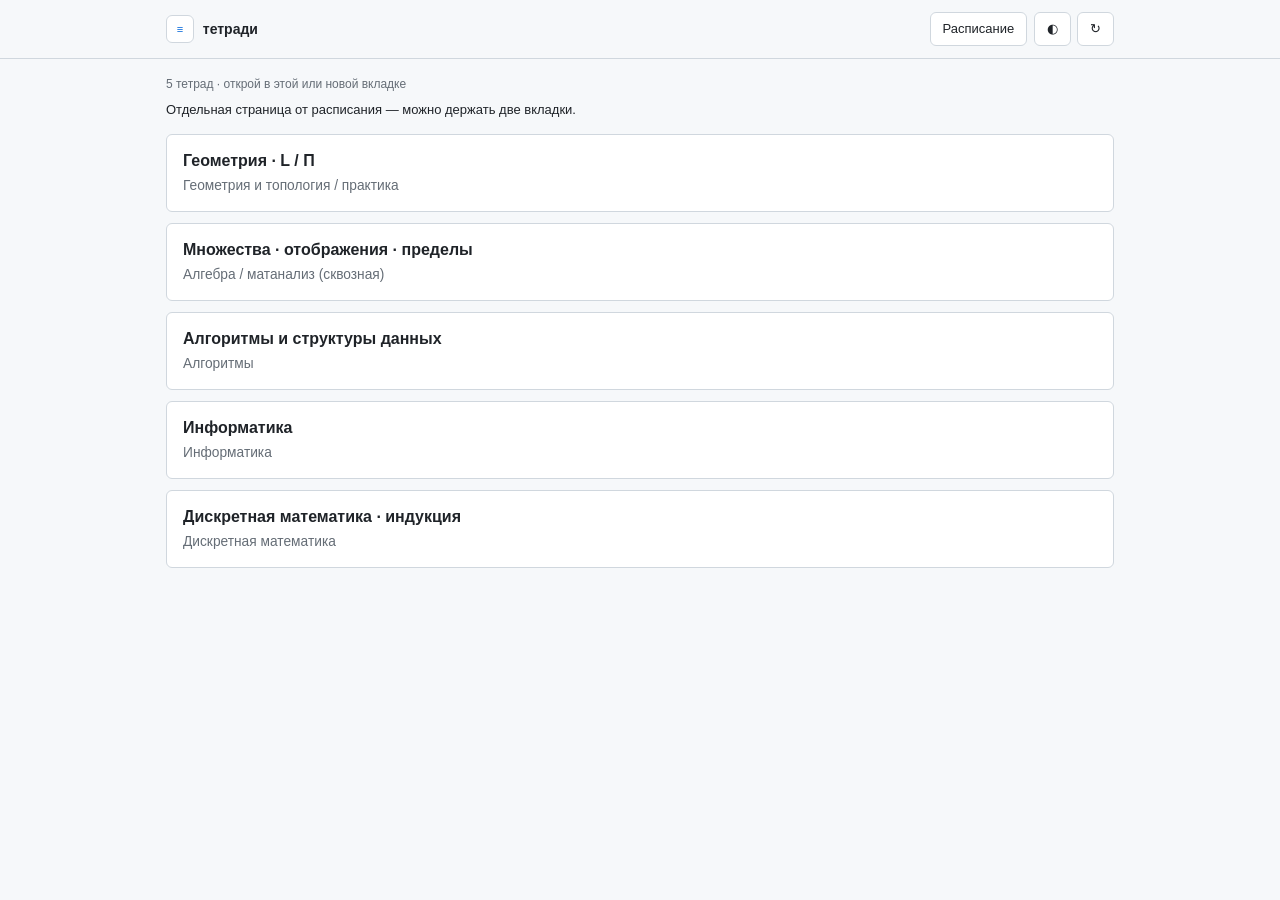
==== notebooks.html @ 2c12337d "chore: update schedule data / overrides" ====
<!DOCTYPE html>
<html lang="ru" data-theme="dark">
<head>
  <meta charset="utf-8">
  <meta name="viewport" content="width=device-width, initial-scale=1, viewport-fit=cover">
  <meta name="theme-color" content="#0d1117">
  <meta name="apple-mobile-web-app-capable" content="yes">
  <meta name="mobile-web-app-capable" content="yes">
  <meta name="apple-mobile-web-app-title" content="Тетради">
  <meta name="description" content="Учебные тетради Б84">
  <link rel="manifest" href="./manifest.json">
  <link rel="icon" type="image/x-icon" href="./favicon.ico">
  <link rel="icon" type="image/png" sizes="192x192" href="./icons/icon-192.png">
  <link rel="apple-touch-icon" href="./icons/icon-192.png">
  <title>Тетради</title>
  <link rel="stylesheet" href="./styles.css?v=15">
  <script src="./theme.js?v=15"></script>
</head>
<body>
  <header class="app-header">
    <div class="app-header-inner">
      <a class="brand" href="./notebooks.html">
        <span class="brand-mark">≡</span>
        <span>тетради</span>
      </a>
      <div class="header-actions">
        <a class="btn" href="./index.html">Расписание</a>
        <button type="button" class="btn" id="btn-theme" title="Тема">◑</button>
        <button type="button" class="btn" id="btn-refresh-nb" title="Обновить список">↻</button>
      </div>
    </div>
  </header>

  <div class="wrap">
    <p class="status-line" id="nb-status">Загрузка…</p>
    <p class="now-hint">Отдельная страница от расписания — можно держать две вкладки.</p>
    <div id="nb-list" class="nb-list"></div>
  </div>

  <div class="toast" id="toast" role="status"></div>
  <script src="./notebooks.js?v=15"></script>
</body>
</html>
---- styles.css ----
:root, html[data-theme="dark"] {
  --bg: #010409;
  --canvas: #0d1117;
  --panel: #161b22;
  --border: #30363d;
  --border-muted: #21262d;
  --fg: #e6edf3;
  --muted: #8b949e;
  --link: #2f81f7;
  --link-hover: #58a6ff;
  --success: #3fb950;
  --success-bg: rgba(63, 185, 80, 0.12);
  --warn: #d29922;
  --warn-bg: rgba(210, 153, 34, 0.12);
  --danger: #f85149;
  --accent: #238636;
  --room: #ffa657;
  --room-bg: rgba(255, 166, 87, 0.14);
  --radius: 6px;
  --font: -apple-system, BlinkMacSystemFont, "Segoe UI", "Noto Sans", Helvetica, Arial, sans-serif;
  --mono: ui-monospace, SFMono-Regular, "SF Mono", Menlo, Consolas, monospace;
  --rail: 1.35rem;
  --header-bg: rgba(13, 17, 23, 0.92);
}
html[data-theme="light"] {
  --bg: #f6f8fa;
  --canvas: #ffffff;
  --panel: #ffffff;
  --border: #d0d7de;
  --border-muted: #eaeef2;
  --fg: #1f2328;
  --muted: #656d76;
  --link: #0969da;
  --link-hover: #0550ae;
  --success: #1a7f37;
  --success-bg: rgba(26, 127, 55, 0.1);
  --warn: #9a6700;
  --warn-bg: rgba(154, 103, 0, 0.1);
  --danger: #cf222e;
  --accent: #1a7f37;
  --room: #953800;
  --room-bg: rgba(149, 56, 0, 0.1);
  --header-bg: rgba(246, 248, 250, 0.92);
}

* { box-sizing: border-box; }
html { scroll-behavior: smooth; }
body {
  margin: 0;
  min-height: 100dvh;
  font: 14px/1.5 var(--font);
  color: var(--fg);
  background: var(--bg);
  -webkit-tap-highlight-color: transparent;
}

a { color: var(--link); text-decoration: none; }
a:hover { color: var(--link-hover); text-decoration: underline; }

.app-header {
  position: sticky;
  top: 0;
  z-index: 40;
  background: var(--header-bg);
  backdrop-filter: blur(8px);
  border-bottom: 1px solid var(--border);
}
.app-header-inner {
  max-width: 980px;
  margin: 0 auto;
  padding: 0.75rem 1rem;
  display: flex;
  align-items: center;
  gap: 0.75rem;
  flex-wrap: wrap;
}
.brand {
  display: flex;
  align-items: center;
  gap: 0.55rem;
  font-weight: 600;
  color: var(--fg);
  text-decoration: none;
}
.brand:hover { text-decoration: none; color: var(--fg); }
.brand-mark {
  width: 28px; height: 28px;
  border-radius: 6px;
  background: var(--panel);
  border: 1px solid var(--border);
  display: grid; place-items: center;
  font-size: 11px; font-weight: 700; color: var(--link);
}
.brand span.sep { color: var(--muted); font-weight: 400; margin: 0 0.15rem; }
.header-actions {
  margin-left: auto;
  display: flex;
  gap: 0.4rem;
  align-items: center;
}
.btn {
  border: 1px solid var(--border);
  background: var(--panel);
  color: var(--fg);
  border-radius: var(--radius);
  padding: 0.4rem 0.75rem;
  font: inherit;
  font-size: 13px;
  cursor: pointer;
  display: inline-flex;
  align-items: center;
  gap: 0.35rem;
}
.btn:hover { background: #1c2128; border-color: #8b949e; }
.btn-primary {
  background: var(--accent);
  border-color: rgba(240, 246, 252, 0.1);
  color: #fff;
  font-weight: 600;
}
.btn-primary:hover { background: #2ea043; }
.btn:disabled { opacity: 0.5; cursor: default; }

.wrap {
  max-width: 980px;
  margin: 0 auto;
  padding: 1rem 1rem 5rem;
}

.badge {
  display: inline-block;
  border-radius: 999px;
  padding: 0.1rem 0.55rem;
  font-size: 12px;
  font-weight: 600;
  border: 1px solid var(--border);
}
.badge-now { background: var(--success-bg); color: var(--success); border-color: rgba(63,185,80,0.4); }
.badge-next { background: var(--warn-bg); color: var(--warn); border-color: rgba(210,153,34,0.4); }
.badge-mismatch {
  background: rgba(248, 81, 73, 0.12);
  color: var(--danger);
  border-color: rgba(248, 81, 73, 0.4);
  border-style: dashed;
  font-size: 11px;
  white-space: nowrap;
}
.badge-local-only {
  background: rgba(210, 153, 34, 0.14);
  color: var(--warn);
  border-color: rgba(210, 153, 34, 0.45);
  border-style: dashed;
}
html[data-theme="light"] .badge-local-only {
  background: rgba(154, 103, 0, 0.1);
}
.badge-cancel {
  background: rgba(248, 81, 73, 0.18);
  color: #ff7b72;
  border-color: rgba(248, 81, 73, 0.45);
}
.badge-confirm {
  background: rgba(63, 185, 80, 0.15);
  color: #3fb950;
  border-color: rgba(63, 185, 80, 0.4);
}
.tl-item.cancelled {
  opacity: 0.55;
}
.tl-item.cancelled .subj {
  text-decoration: line-through;
  text-decoration-color: rgba(248, 81, 73, 0.75);
}
.tl-item.tg-confirm {
  outline: 1px dashed rgba(63, 185, 80, 0.55);
}

.chip {
  display: inline-flex;
  align-items: center;
  gap: 0.3rem;
  border-radius: 999px;
  padding: 0.15rem 0.55rem;
  font-size: 12px;
  line-height: 1.25;
  border: 1px solid var(--border);
  background: var(--canvas);
  color: var(--muted);
  white-space: nowrap;
  flex: 0 0 auto;
  max-width: none;
}
.chip-room {
  background: var(--room-bg);
  border-color: rgba(255, 166, 87, 0.45);
  color: var(--room);
  font-weight: 700;
  font-family: var(--mono);
  font-size: 12.5px;
}
.chip-address {
  background: rgba(47, 129, 247, 0.12);
  border-color: rgba(47, 129, 247, 0.45);
  color: #58a6ff;
  font-weight: 500;
}
.chip-instructor {
  background: rgba(163, 113, 247, 0.12);
  border-color: rgba(163, 113, 247, 0.45);
  color: #d2a8ff;
  font-weight: 500;
}
.chip-dot {
  width: 8px;
  height: 8px;
  border-radius: 50%;
  flex: 0 0 auto;
}

.status-line {
  display: flex;
  flex-wrap: wrap;
  gap: 0.5rem 1rem;
  align-items: center;
  color: var(--muted);
  font-size: 12px;
  margin: 0 0 0.45rem;
}
.status-line .ok { color: var(--success); }
.status-line .err { color: var(--danger); }
.now-hint {
  margin: 0 0 0.85rem;
  color: var(--fg);
  font-size: 13px;
}
.now-hint .muted { color: var(--muted); }

.week-tabs {
  display: flex;
  gap: 0.35rem;
  overflow-x: auto;
  padding-bottom: 0.65rem;
  margin-bottom: 0.75rem;
  border-bottom: 1px solid var(--border);
  scrollbar-width: thin;
  -webkit-overflow-scrolling: touch;
}
.week-tab {
  flex: 0 0 auto;
  border: 0;
  background: transparent;
  color: var(--muted);
  border-bottom: 2px solid transparent;
  padding: 0.5rem 0.7rem;
  margin-bottom: -1px;
  font: inherit;
  font-size: 13px;
  cursor: pointer;
  white-space: nowrap;
}
.week-tab:hover { color: var(--fg); }
.week-tab.active {
  color: var(--fg);
  border-bottom-color: #f78166;
  font-weight: 600;
}

.week-panel { display: none; }
.week-panel.active { display: block; }

/* Continuous week timeline */
.timeline {
  position: relative;
  padding-left: calc(var(--rail) + 0.85rem);
}
.timeline::before {
  content: "";
  position: absolute;
  left: calc(var(--rail) / 2);
  top: 0.4rem;
  bottom: 0.4rem;
  width: 2px;
  background: var(--border);
  border-radius: 2px;
  transform: translateX(-50%);
}

.tl-day {
  position: relative;
  margin: 0 0 1.1rem;
}
.tl-day-label {
  display: flex;
  justify-content: space-between;
  align-items: baseline;
  gap: 0.5rem;
  margin: 0 0 0.55rem;
  padding: 0.2rem 0;
  font-weight: 600;
}
.tl-day-label .muted {
  color: var(--muted);
  font-weight: 500;
  font-size: 12px;
  font-family: var(--mono);
}
.tl-day.nearest .tl-day-label {
  color: var(--link-hover);
}

.tl-item {
  position: relative;
  margin: 0 0 0.55rem;
  background: var(--canvas);
  border: 1px solid var(--border);
  border-radius: 8px;
  padding: 0.7rem 0.85rem 0.7rem 0.9rem;
  border-left: 3px solid var(--c, var(--border));
}
.tl-item:last-child { margin-bottom: 0; }
.tl-item.current {
  background: var(--success-bg);
  border-color: rgba(63, 185, 80, 0.45);
}
.tl-item.next-pair {
  background: var(--warn-bg);
  border-color: rgba(210, 153, 34, 0.45);
}

.tl-dot {
  position: absolute;
  left: calc(-1 * (var(--rail) + 0.85rem) + var(--rail) / 2);
  top: 1.05rem;
  width: 12px;
  height: 12px;
  border-radius: 50%;
  background: var(--c, var(--muted));
  border: 2px solid var(--bg);
  box-shadow: 0 0 0 2px var(--c, var(--border));
  transform: translateX(-50%);
  z-index: 1;
}
.tl-item.current .tl-dot {
  box-shadow: 0 0 0 2px var(--success), 0 0 0 5px rgba(63, 185, 80, 0.2);
}
.tl-item.next-pair .tl-dot {
  box-shadow: 0 0 0 2px var(--warn), 0 0 0 5px rgba(210, 153, 34, 0.2);
}

.tl-time {
  font-family: var(--mono);
  font-size: 12px;
  color: var(--muted);
  margin-bottom: 0.2rem;
}
.tl-item.current .tl-time { color: var(--success); font-weight: 600; }
.tl-item.next-pair .tl-time { color: var(--warn); font-weight: 600; }
.subj { font-weight: 600; margin: 0 0 0.2rem; }
.meta-rest { color: var(--muted); font-size: 13px; margin: 0.25rem 0 0; }
.tl-chips {
  display: flex;
  flex-wrap: wrap;
  gap: 0.35rem;
  margin-top: 0.45rem;
  overflow: visible;
}

.tl-item.mismatch {
  border-style: dashed;
  border-color: rgba(248, 81, 73, 0.65);
  background: rgba(248, 81, 73, 0.06);
}
.tl-item.mismatch.spbu-only {
  opacity: 0.92;
  border-left-style: dashed;
}
.tl-item.mismatch.local-only {
  border-style: dashed;
  border-color: rgba(210, 153, 34, 0.65);
  background: rgba(210, 153, 34, 0.07);
  border-left: 3px solid var(--warn);
}
.tl-item.mismatch.local-only .tl-dot {
  background: var(--warn);
  box-shadow: 0 0 0 2px var(--warn);
}
.tl-item.mismatch .tl-dot {
  background: var(--danger);
  box-shadow: 0 0 0 2px var(--danger);
}

.now-needle {
  position: absolute;
  left: 0;
  right: 0;
  height: 0;
  z-index: 6;
  pointer-events: none;
  transition: top 0.35s linear;
}
.now-needle::before {
  content: "";
  position: absolute;
  left: calc(var(--rail) / 2);
  top: 0;
  width: 14px;
  height: 14px;
  border-radius: 50%;
  background: #f85149;
  border: 2px solid var(--bg);
  box-shadow: 0 0 0 3px rgba(248, 81, 73, 0.28);
  transform: translate(-50%, -50%);
}
.now-needle::after {
  content: attr(data-label);
  position: absolute;
  left: calc(var(--rail) + 0.55rem);
  top: 0;
  transform: translateY(-50%);
  font-family: var(--mono);
  font-size: 11px;
  font-weight: 700;
  color: #f85149;
  background: rgba(1, 4, 9, 0.85);
  padding: 0.1rem 0.4rem;
  border-radius: 4px;
  white-space: nowrap;
}
.now-needle .now-beam {
  position: absolute;
  left: calc(var(--rail) / 2);
  right: 0;
  top: 0;
  height: 2px;
  background: linear-gradient(90deg, #f85149 0%, rgba(248, 81, 73, 0.15) 70%, transparent);
  transform: translateY(-50%);
}

.fab-now {
  position: fixed;
  right: 1rem;
  bottom: 1.25rem;
  width: 48px;
  height: 48px;
  border-radius: 50%;
  border: 1px solid rgba(248, 81, 73, 0.5);
  background: #f85149;
  color: #fff;
  font-size: 18px;
  font-weight: 700;
  cursor: pointer;
  z-index: 45;
  box-shadow: 0 4px 16px rgba(0, 0, 0, 0.35);
}
.fab-now:hover { filter: brightness(1.08); }

.toast {
  position: fixed;
  left: 50%;
  bottom: 1.25rem;
  transform: translateX(-50%);
  background: var(--panel);
  border: 1px solid var(--border);
  color: var(--fg);
  padding: 0.55rem 0.9rem;
  border-radius: 999px;
  font-size: 13px;
  z-index: 50;
  opacity: 0;
  pointer-events: none;
  transition: opacity 0.2s;
  max-width: 90vw;
}
.toast.show { opacity: 1; }

.nb-list {
  display: grid;
  gap: 0.65rem;
  margin: 0.75rem 0 2rem;
}
.nb-card {
  display: block;
  background: var(--panel);
  border: 1px solid var(--border);
  border-radius: var(--radius);
  padding: 0.9rem 1rem;
  color: var(--fg);
  text-decoration: none;
}
.nb-card:hover {
  border-color: var(--link);
  text-decoration: none;
  color: var(--fg);
}
.nb-card-title {
  display: block;
  font-weight: 600;
  font-size: 1rem;
  margin-bottom: 0.2rem;
}
.nb-card-sub {
  display: block;
  color: var(--muted);
  font-size: 0.86rem;
}

@media (max-width: 560px) {
  .timeline { padding-left: calc(var(--rail) + 0.65rem); }
  .fab-now { bottom: 5.5rem; }
}
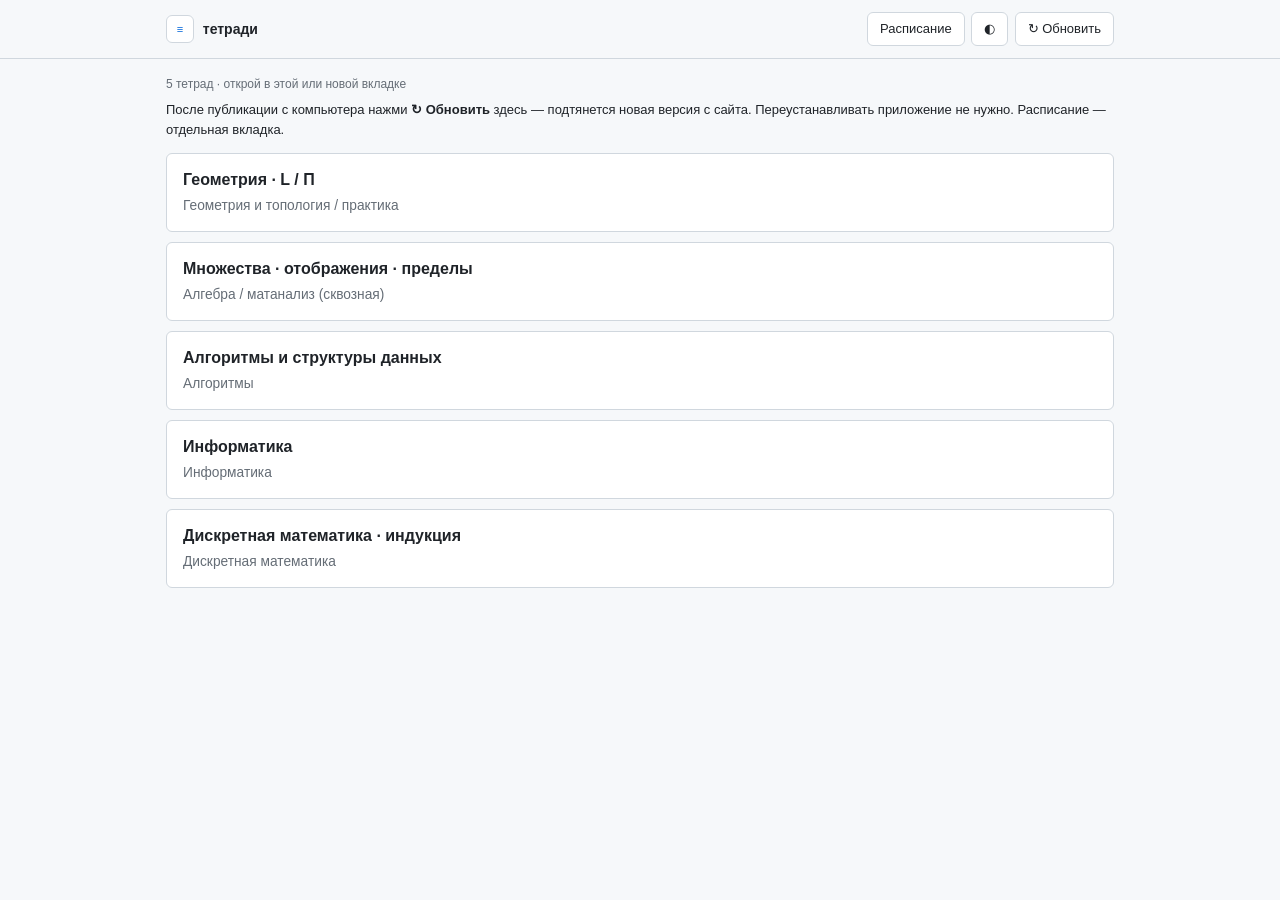
==== commit d9aea807: "chore: update schedule data / overrides" ====
--- a/notebooks.html
+++ b/notebooks.html
@@ -13,8 +13,8 @@
   <link rel="icon" type="image/png" sizes="192x192" href="./icons/icon-192.png">
   <link rel="apple-touch-icon" href="./icons/icon-192.png">
   <title>Тетради</title>
-  <link rel="stylesheet" href="./styles.css?v=15">
-  <script src="./theme.js?v=15"></script>
+  <link rel="stylesheet" href="./styles.css?v=18">
+  <script src="./theme.js?v=18"></script>
 </head>
 <body>
   <header class="app-header">
@@ -26,18 +26,18 @@
       <div class="header-actions">
         <a class="btn" href="./index.html">Расписание</a>
         <button type="button" class="btn" id="btn-theme" title="Тема">◑</button>
-        <button type="button" class="btn" id="btn-refresh-nb" title="Обновить список">↻</button>
+        <button type="button" class="btn" id="btn-refresh-nb" title="Скачать свежий список и тетради с сайта">↻ Обновить</button>
       </div>
     </div>
   </header>
 
   <div class="wrap">
     <p class="status-line" id="nb-status">Загрузка…</p>
-    <p class="now-hint">Отдельная страница от расписания — можно держать две вкладки.</p>
+    <p class="now-hint">После публикации с компьютера нажми <strong>↻ Обновить</strong> здесь — подтянется новая версия с сайта. Переустанавливать приложение не нужно. Расписание — отдельная вкладка.</p>
     <div id="nb-list" class="nb-list"></div>
   </div>
 
   <div class="toast" id="toast" role="status"></div>
-  <script src="./notebooks.js?v=15"></script>
+  <script src="./notebooks.js?v=18"></script>
 </body>
 </html>
--- a/styles.css
+++ b/styles.css
@@ -503,6 +503,13 @@
   color: var(--muted);
   font-size: 0.86rem;
 }
+.nb-card-progress {
+  display: inline-block;
+  margin-top: 0.35rem;
+  font-size: 0.78rem;
+  font-weight: 600;
+  color: var(--link);
+}
 
 @media (max-width: 560px) {
   .timeline { padding-left: calc(var(--rail) + 0.65rem); }
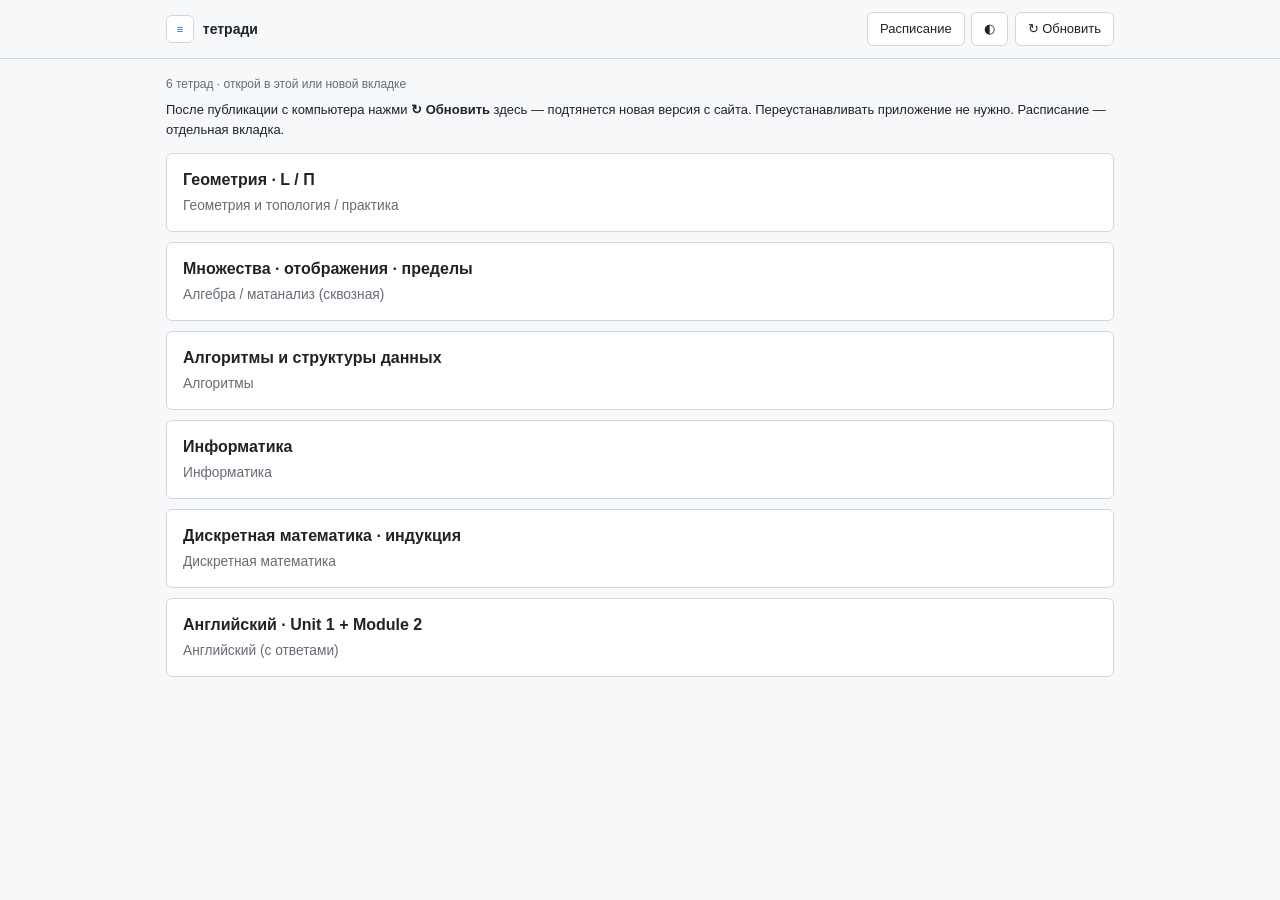
==== commit 6d290d95: "chore: update schedule data / overrides" ====
--- a/notebooks.html
+++ b/notebooks.html
@@ -13,8 +13,8 @@
   <link rel="icon" type="image/png" sizes="192x192" href="./icons/icon-192.png">
   <link rel="apple-touch-icon" href="./icons/icon-192.png">
   <title>Тетради</title>
-  <link rel="stylesheet" href="./styles.css?v=18">
-  <script src="./theme.js?v=18"></script>
+  <link rel="stylesheet" href="./styles.css?v=19">
+  <script src="./theme.js?v=19"></script>
 </head>
 <body>
   <header class="app-header">
@@ -38,6 +38,7 @@
   </div>
 
   <div class="toast" id="toast" role="status"></div>
-  <script src="./notebooks.js?v=18"></script>
+  <script src="./flip.js?v=19"></script>
+  <script src="./notebooks.js?v=19"></script>
 </body>
 </html>
--- a/styles.css
+++ b/styles.css
@@ -443,9 +443,9 @@
   width: 48px;
   height: 48px;
   border-radius: 50%;
-  border: 1px solid rgba(248, 81, 73, 0.5);
-  background: #f85149;
-  color: #fff;
+  border: 1px solid var(--border);
+  background: var(--panel);
+  color: var(--danger);
   font-size: 18px;
   font-weight: 700;
   cursor: pointer;
@@ -453,6 +453,27 @@
   box-shadow: 0 4px 16px rgba(0, 0, 0, 0.35);
 }
 .fab-now:hover { filter: brightness(1.08); }
+
+/* красная кнопка: расписание ↔ тетрадь */
+.fab-flip {
+  position: fixed;
+  left: 1rem;
+  bottom: 1.25rem;
+  width: 52px;
+  height: 52px;
+  border-radius: 50%;
+  border: none;
+  background: #e11d48;
+  color: #fff;
+  font-size: 22px;
+  font-weight: 700;
+  line-height: 1;
+  cursor: pointer;
+  z-index: 46;
+  box-shadow: 0 4px 18px rgba(225, 29, 72, 0.45);
+}
+.fab-flip:hover { filter: brightness(1.1); }
+.fab-flip:active { transform: scale(0.96); }
 
 .toast {
   position: fixed;
@@ -514,4 +535,5 @@
 @media (max-width: 560px) {
   .timeline { padding-left: calc(var(--rail) + 0.65rem); }
   .fab-now { bottom: 5.5rem; }
-}
+  .fab-flip { bottom: 5.5rem; }
+}
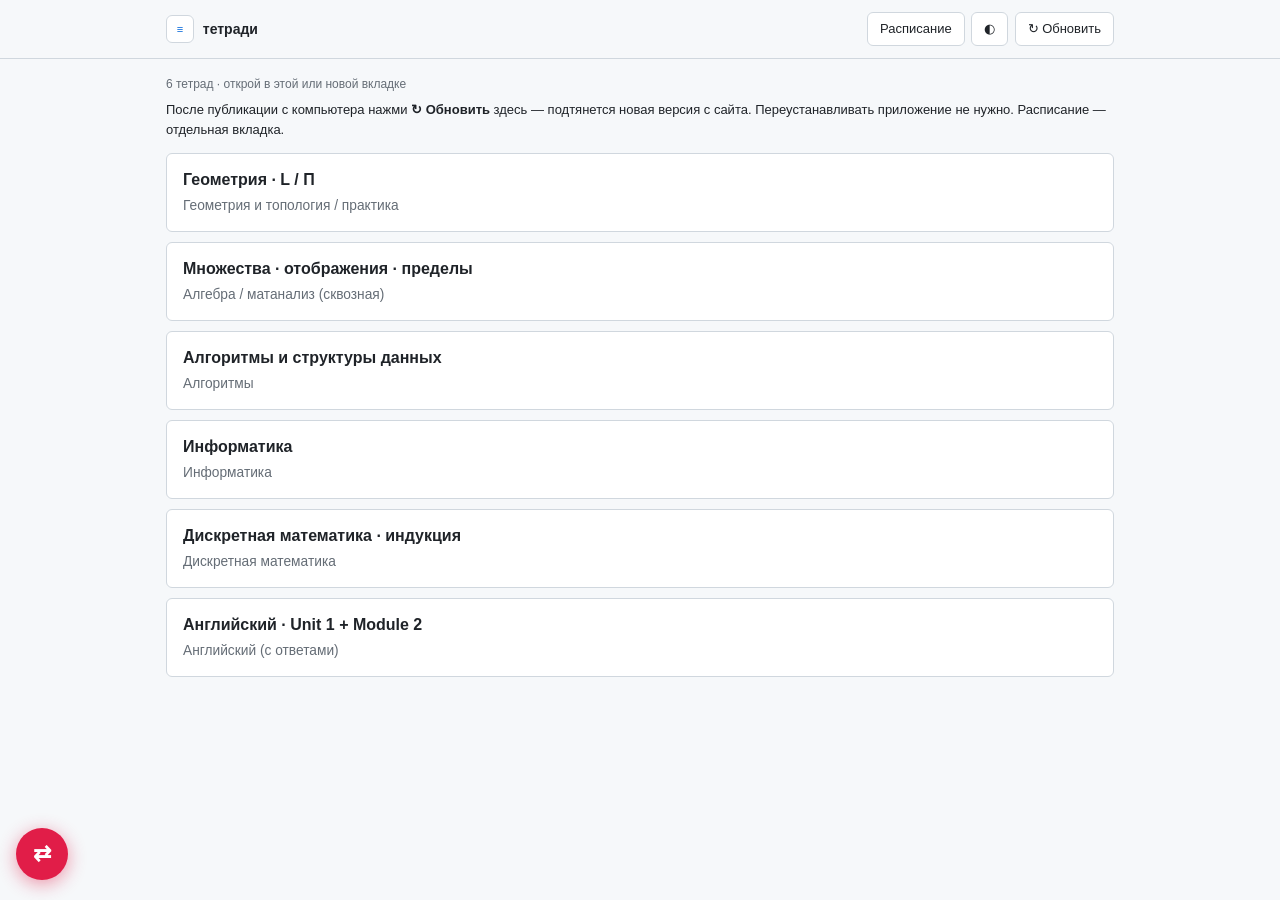
==== commit 40183d45: "chore: update schedule data / overrides" ====
--- a/notebooks.html
+++ b/notebooks.html
@@ -13,8 +13,8 @@
   <link rel="icon" type="image/png" sizes="192x192" href="./icons/icon-192.png">
   <link rel="apple-touch-icon" href="./icons/icon-192.png">
   <title>Тетради</title>
-  <link rel="stylesheet" href="./styles.css?v=19">
-  <script src="./theme.js?v=19"></script>
+  <link rel="stylesheet" href="./styles.css?v=20">
+  <script src="./theme.js?v=20"></script>
 </head>
 <body>
   <header class="app-header">
@@ -38,7 +38,7 @@
   </div>
 
   <div class="toast" id="toast" role="status"></div>
-  <script src="./flip.js?v=19"></script>
-  <script src="./notebooks.js?v=19"></script>
+  <script src="./flip.js?v=20"></script>
+  <script src="./notebooks.js?v=20"></script>
 </body>
 </html>
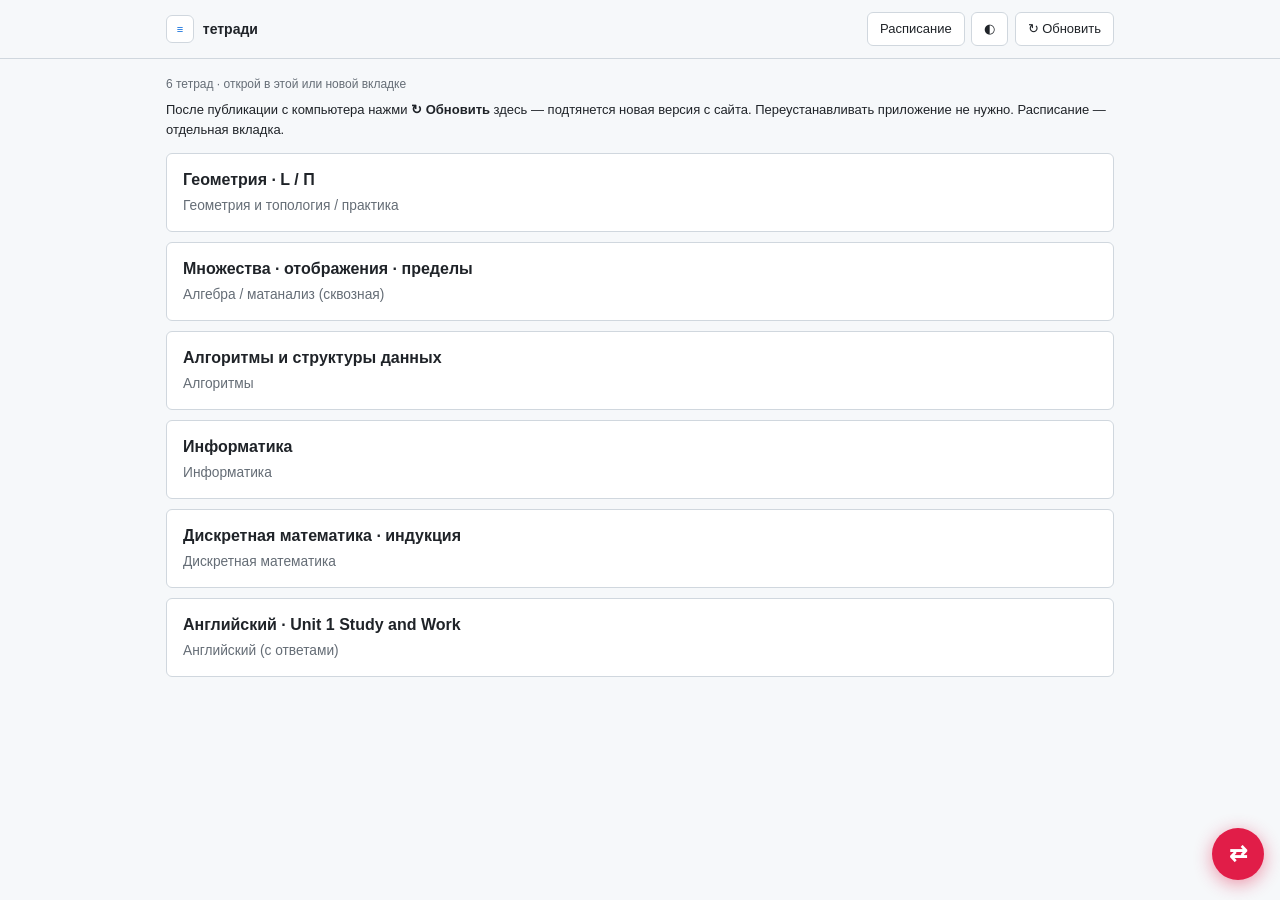
==== commit 53a3404f: "chore: update schedule data / overrides" ====
--- a/notebooks.html
+++ b/notebooks.html
@@ -13,8 +13,8 @@
   <link rel="icon" type="image/png" sizes="192x192" href="./icons/icon-192.png">
   <link rel="apple-touch-icon" href="./icons/icon-192.png">
   <title>Тетради</title>
-  <link rel="stylesheet" href="./styles.css?v=20">
-  <script src="./theme.js?v=20"></script>
+  <link rel="stylesheet" href="./styles.css?v=21">
+  <script src="./theme.js?v=21"></script>
 </head>
 <body>
   <header class="app-header">
@@ -38,7 +38,7 @@
   </div>
 
   <div class="toast" id="toast" role="status"></div>
-  <script src="./flip.js?v=20"></script>
-  <script src="./notebooks.js?v=20"></script>
+  <script src="./flip.js?v=21"></script>
+  <script src="./notebooks.js?v=21"></script>
 </body>
 </html>
--- a/styles.css
+++ b/styles.css
@@ -436,28 +436,10 @@
   transform: translateY(-50%);
 }
 
-.fab-now {
+/* одна красная кнопка: тетрадь ↔ расписание (к «сейчас») */
+.fab-flip {
   position: fixed;
   right: 1rem;
-  bottom: 1.25rem;
-  width: 48px;
-  height: 48px;
-  border-radius: 50%;
-  border: 1px solid var(--border);
-  background: var(--panel);
-  color: var(--danger);
-  font-size: 18px;
-  font-weight: 700;
-  cursor: pointer;
-  z-index: 45;
-  box-shadow: 0 4px 16px rgba(0, 0, 0, 0.35);
-}
-.fab-now:hover { filter: brightness(1.08); }
-
-/* красная кнопка: расписание ↔ тетрадь */
-.fab-flip {
-  position: fixed;
-  left: 1rem;
   bottom: 1.25rem;
   width: 52px;
   height: 52px;
@@ -534,6 +516,5 @@
 
 @media (max-width: 560px) {
   .timeline { padding-left: calc(var(--rail) + 0.65rem); }
-  .fab-now { bottom: 5.5rem; }
   .fab-flip { bottom: 5.5rem; }
 }
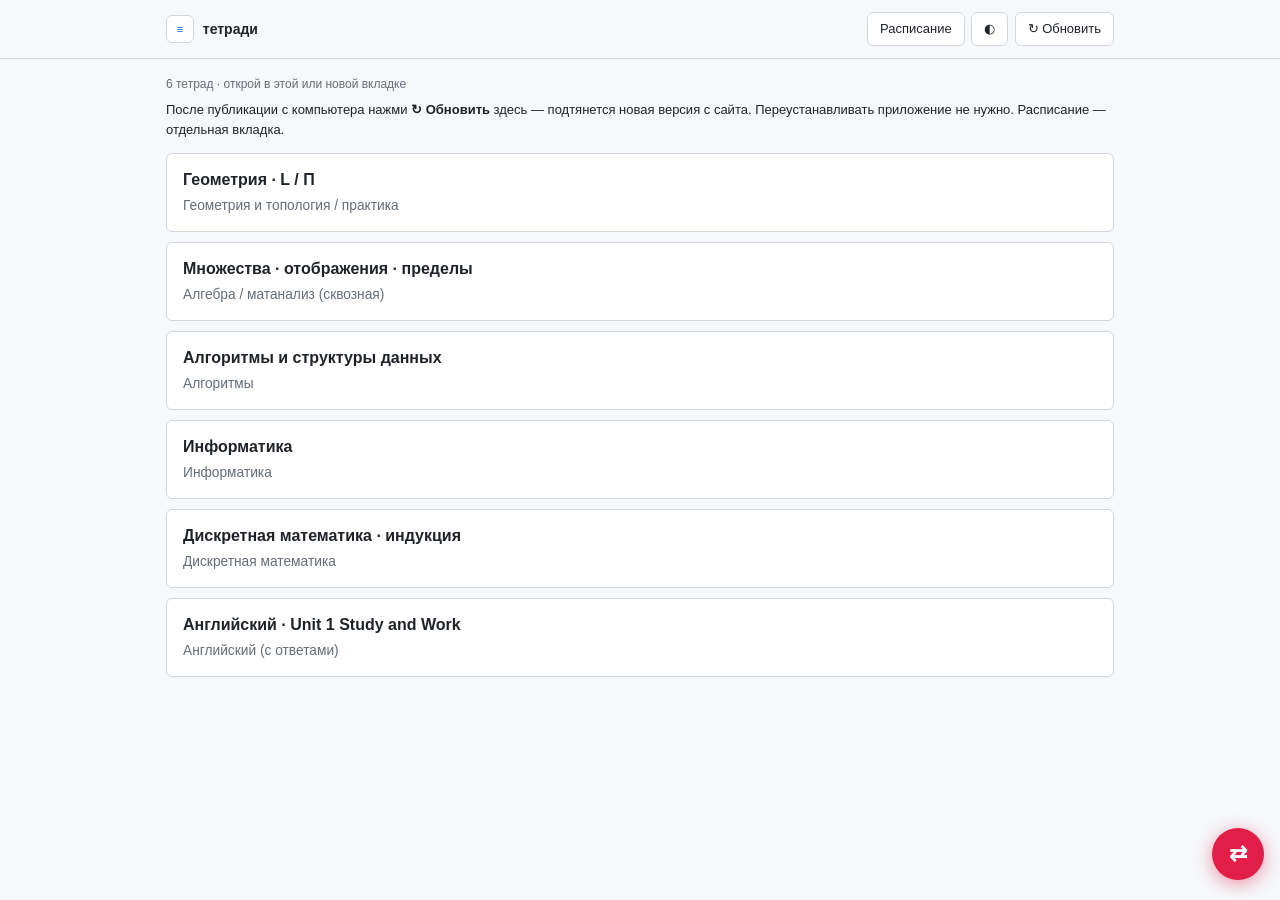
==== commit 07bfc032: "chore: update schedule data / overrides" ====
--- a/notebooks.html
+++ b/notebooks.html
@@ -13,8 +13,8 @@
   <link rel="icon" type="image/png" sizes="192x192" href="./icons/icon-192.png">
   <link rel="apple-touch-icon" href="./icons/icon-192.png">
   <title>Тетради</title>
-  <link rel="stylesheet" href="./styles.css?v=21">
-  <script src="./theme.js?v=21"></script>
+  <link rel="stylesheet" href="./styles.css?v=22">
+  <script src="./theme.js?v=22"></script>
 </head>
 <body>
   <header class="app-header">
@@ -38,7 +38,7 @@
   </div>
 
   <div class="toast" id="toast" role="status"></div>
-  <script src="./flip.js?v=21"></script>
-  <script src="./notebooks.js?v=21"></script>
+  <script src="./flip.js?v=22"></script>
+  <script src="./notebooks.js?v=22"></script>
 </body>
 </html>
